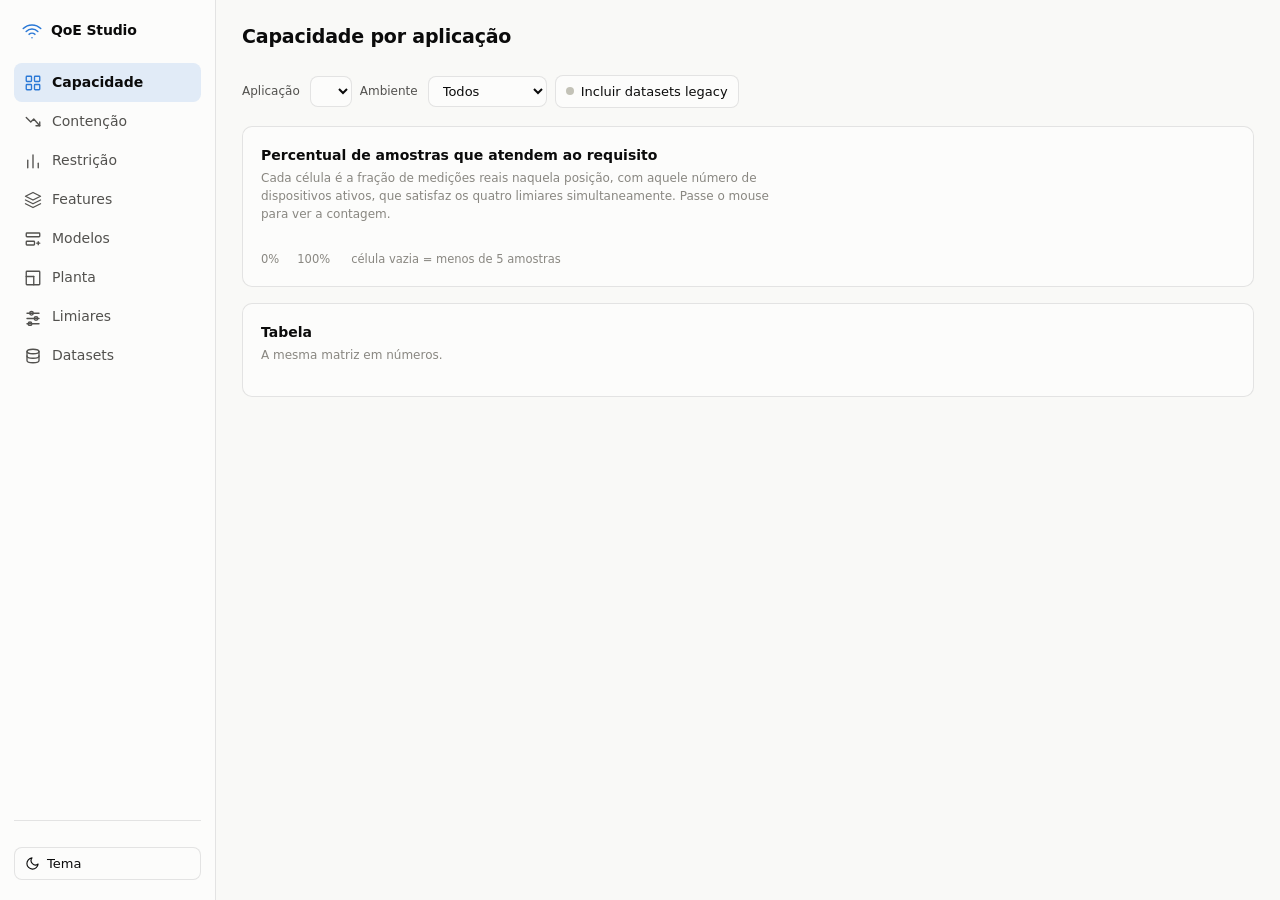
==== src/ml/studio/static/index.html @ 279c393f "Add unit tests for formulas, medium use, core models, and selection - Implement tests for formula an" ====
<!doctype html>
<html lang="pt-BR">
<head>
<script>
/* Tema aplicado antes do primeiro paint: fazer isso no studio.js causaria um
   flash claro antes do escuro. Aceita ?theme=dark para links diretos. */
(function () {
  var p = new URLSearchParams(location.search);
  var t = p.get('theme') || localStorage.getItem('qoe-theme');
  if (t === 'dark' || t === 'light') document.documentElement.setAttribute('data-theme', t);
})();
</script>
<meta charset="utf-8">
<meta name="viewport" content="width=device-width, initial-scale=1">
<title>QoE Studio — Venko</title>
<link rel="stylesheet" href="styles.css?v=9">
</head>
<body>

<svg width="0" height="0" style="position:absolute" aria-hidden="true"><defs>
  <symbol id="i-grid" viewBox="0 0 24 24"><rect x="3" y="3" width="7" height="7" rx="1"/><rect x="14" y="3" width="7" height="7" rx="1"/><rect x="3" y="14" width="7" height="7" rx="1"/><rect x="14" y="14" width="7" height="7" rx="1"/></symbol>
  <symbol id="i-trend" viewBox="0 0 24 24"><polyline points="3 6 9 12 13 8 21 17"/><polyline points="21 12 21 17 16 17"/></symbol>
  <symbol id="i-bars" viewBox="0 0 24 24"><line x1="5" y1="21" x2="5" y2="11"/><line x1="12" y1="21" x2="12" y2="4"/><line x1="19" y1="21" x2="19" y2="15"/></symbol>
  <symbol id="i-plan" viewBox="0 0 24 24"><rect x="3" y="3" width="18" height="18" rx="1"/><line x1="3" y1="10" x2="13" y2="10"/><line x1="13" y1="10" x2="13" y2="21"/></symbol>
  <symbol id="i-sliders" viewBox="0 0 24 24"><line x1="4" y1="7" x2="20" y2="7"/><circle cx="10" cy="7" r="2.4"/><line x1="4" y1="14" x2="20" y2="14"/><circle cx="16" cy="14" r="2.4"/><line x1="4" y1="21" x2="20" y2="21"/><circle cx="8" cy="21" r="2.4"/></symbol>
  <symbol id="i-db" viewBox="0 0 24 24"><ellipse cx="12" cy="6" rx="8" ry="3"/><path d="M4 6v6c0 1.7 3.6 3 8 3s8-1.3 8-3V6"/><path d="M4 12v6c0 1.7 3.6 3 8 3s8-1.3 8-3v-6"/></symbol>
  <symbol id="i-alert" viewBox="0 0 24 24"><path d="M10.3 3.9 1.8 18a2 2 0 0 0 1.7 3h17a2 2 0 0 0 1.7-3L13.7 3.9a2 2 0 0 0-3.4 0z"/><line x1="12" y1="9" x2="12" y2="13"/><line x1="12" y1="17" x2="12.01" y2="17"/></symbol>
  <symbol id="i-check" viewBox="0 0 24 24"><path d="M22 11.1V12a10 10 0 1 1-5.9-9.1"/><polyline points="22 4 12 14.01 9 11.01"/></symbol>
  <symbol id="i-wifi" viewBox="0 0 24 24"><path d="M5 12.5a10 10 0 0 1 14 0"/><path d="M8.5 16a5 5 0 0 1 7 0"/><line x1="12" y1="20" x2="12.01" y2="20"/><path d="M1.5 9a15 15 0 0 1 21 0"/></symbol>
  <symbol id="i-layers" viewBox="0 0 24 24"><polygon points="12 2 2 7 12 12 22 7 12 2"/><polyline points="2 17 12 22 22 17"/><polyline points="2 12 12 17 22 12"/></symbol>
  <symbol id="i-model" viewBox="0 0 24 24"><rect x="3" y="4" width="18" height="5" rx="1"/><rect x="3" y="15" width="11" height="5" rx="1"/><line x1="17" y1="17.5" x2="21" y2="17.5"/><line x1="19" y1="15.5" x2="19" y2="19.5"/></symbol>
  <symbol id="i-moon" viewBox="0 0 24 24"><path d="M21 12.8A9 9 0 1 1 11.2 3a7 7 0 0 0 9.8 9.8z"/></symbol>
</defs></svg>

<aside>
  <div class="brand"><svg class="icon"><use href="#i-wifi"/></svg> QoE Studio</div>
  <nav>
    <button data-view="matrix" aria-current="true"><svg class="icon"><use href="#i-grid"/></svg> Capacidade</button>
    <button data-view="contention"><svg class="icon"><use href="#i-trend"/></svg> Contenção</button>
    <button data-view="constraint"><svg class="icon"><use href="#i-bars"/></svg> Restrição</button>
    <button data-view="features"><svg class="icon"><use href="#i-layers"/></svg> Features</button>
    <button data-view="modelos"><svg class="icon"><use href="#i-model"/></svg> Modelos</button>
    <button data-view="plan"><svg class="icon"><use href="#i-plan"/></svg> Planta</button>
    <button data-view="thresholds"><svg class="icon"><use href="#i-sliders"/></svg> Limiares</button>
    <button data-view="datasets"><svg class="icon"><use href="#i-db"/></svg> Datasets</button>
  </nav>
  <div class="rail-foot">
    <div id="poolSummary"></div>
    <button class="toggle" id="themeBtn" style="margin-top:12px;width:100%">
      <svg class="icon" style="width:15px;height:15px"><use href="#i-moon"/></svg> Tema
    </button>
  </div>
</aside>

<main>
  <header class="page">
    <div>
      <h1 id="viewTitle">Capacidade por aplicação</h1>
      <p class="sub" id="viewSub"></p>
    </div>
  </header>

  <div class="controls">
    <label for="appSel">Aplicação</label>
    <select id="appSel"></select>
    <label for="ambSel">Ambiente</label>
    <select id="ambSel">
      <option value="todos">Todos</option>
      <option value="domestico">Doméstico</option>
      <option value="corporativo">Corporativo</option>
    </select>
    <button class="toggle" id="legacyBtn" aria-pressed="false">
      <span class="dot"></span> Incluir datasets legacy
    </button>
  </div>

  <div id="gates"></div>

  <section id="view-matrix" class="view">
    <div class="card">
      <h2>Percentual de amostras que atendem ao requisito</h2>
      <p class="hint">Cada célula é a fração de medições reais naquela posição, com aquele número
        de dispositivos ativos, que satisfaz os quatro limiares simultaneamente. Passe o mouse para ver a contagem.</p>
      <div id="matrix" class="matrix"></div>
      <div class="legend">
        <span>0%</span><span class="ramp" id="ramp"></span><span>100%</span>
        <span style="margin-left:12px">célula vazia = menos de 5 amostras</span>
      </div>
    </div>
    <div class="card">
      <h2>Tabela</h2>
      <p class="hint">A mesma matriz em números.</p>
      <div id="matrixTable"></div>
    </div>
  </section>

  <section id="view-contention" class="view hide">
    <div class="card">
      <h2>Queda com dispositivos simultâneos</h2>
      <p class="hint">O desenho experimental <code>combo</code> (A/B/C/AB/AC/BC/ABC) mede a mesma posição
        com 1, 2 e 3 clientes competindo. Mediana por posição.</p>
      <div class="controls" style="margin-bottom:12px">
        <label for="metricSel">Métrica</label>
        <select id="metricSel">
          <option value="dn">Download (Mbps)</option>
          <option value="up">Upload (Mbps)</option>
          <option value="lat">Latência (ms)</option>
          <option value="jit">Jitter (ms)</option>
        </select>
      </div>
      <div class="chartwrap"><canvas id="cContention"></canvas><div class="tooltip" id="tContention"></div></div>
      <div class="serieskey" id="kContention"></div>
    </div>
  </section>

  <section id="view-constraint" class="view hide">
    <div class="card">
      <h2>Qual métrica reprova mais</h2>
      <p class="hint">Percentual de amostras que falham em cada um dos quatro limiares, por posição.
        A barra mais alta é o gargalo — é o que adianta corrigir ali.</p>
      <div class="chartwrap"><canvas id="cConstraint"></canvas><div class="tooltip" id="tConstraint"></div></div>
      <div class="serieskey" id="kConstraint"></div>
    </div>
  </section>

  <section id="view-features" class="view hide">
    <div class="controls">
      <label for="fAlvo">Alvo</label>
      <select id="fAlvo">
        <option value="speedtest_down_mbps">Download (Mbps)</option>
        <option value="speedtest_up_mbps">Upload (Mbps)</option>
        <option value="latency_ms">Latência (ms)</option>
        <option value="jitter_ms">Jitter (ms)</option>
      </select>
      <span class="chip" id="fChip"></span>
    </div>
    <div id="fBody"></div>
  </section>

  <section id="view-modelos" class="view hide">
    <div class="controls">
      <label for="mAlvo">Alvo</label>
      <select id="mAlvo">
        <option value="speedtest_down_mbps">Download (Mbps)</option>
        <option value="speedtest_up_mbps">Upload (Mbps)</option>
        <option value="latency_ms">Latência (ms)</option>
        <option value="jitter_ms">Jitter (ms)</option>
      </select>
    </div>
    <div id="mBody"></div>
    <div id="pBody"></div>
  </section>

  <section id="view-plan" class="view hide">
    <div class="card">
      <h2>Pontos medidos</h2>
      <p class="hint">Posições reais de medição, em escala, sem interpolação. Com tão poucos pontos não há
        base para um mapa de calor — os vazios são onde falta coletar, não onde o sinal é ruim.</p>
      <div class="controls">
        <button class="toggle" id="planGirar" aria-pressed="false"><span class="dot"></span> Retrato</button>
        <button class="toggle hide" id="planFoto" aria-pressed="true"><span class="dot"></span> Foto ao fundo</button>
      </div>
      <div id="planAvisos"></div>
      <div id="plans"></div>
    </div>
    <div id="planCal" class="hide"></div>
  </section>

  <section id="view-thresholds" class="view hide">
    <div class="card">
      <h2>Definição de QoE</h2>
      <p class="hint">Limiares de download, upload, latência e jitter por aplicação, explícitos e
        editáveis aqui. Tudo recalcula ao vivo.</p>
      <div class="sliders" id="sliders"></div>
    </div>
  </section>

  <section id="view-datasets" class="view hide">
    <div class="card">
      <h2>Datasets encontrados no repositório</h2>
      <p class="hint">Varredura automática de <code>data/</code>, incluindo zips. Ligue ou desligue cada
        um; tudo abaixo recalcula.</p>
      <div id="dsTable"></div>
    </div>
  </section>
</main>

<script src="graficos.js?v=3"></script>
<script src="features.js?v=5"></script>
<script src="modelos.js?v=9"></script>
<script src="paralelos.js?v=3"></script>
<script src="planta.js?v=3"></script>
<script src="studio.js?v=5"></script>

</body>
</html>
---- src/ml/studio/static/styles.css ----
/* QoE Studio — tokens de cor.
   Claro e escuro sao ambos escolhidos, nao um flip automatico. */
:root {
  color-scheme: light;
  --surface-1: #fcfcfb;
  --plane: #f9f9f7;
  --ink-1: #0b0b0b;
  --ink-2: #52514e;
  --ink-muted: #898781;
  --grid: #e1e0d9;
  --axis: #c3c2b7;
  --border: rgba(11,11,11,0.10);

  --s1: #2a78d6; --s2: #eb6834; --s3: #1baf7a; --s4: #eda100; --s5: #e87ba4;

  --seq-100:#cde2fb; --seq-200:#9ec5f4; --seq-300:#6da7ec; --seq-400:#3987e5;
  --seq-500:#256abf; --seq-600:#184f95; --seq-700:#0d366b;

  --good: #0ca30c; --warning: #fab219; --serious: #ec835a; --critical: #d03b3b;
  --radius: 10px;
}
@media (prefers-color-scheme: dark) {
  :root:not([data-theme="light"]) {
    color-scheme: dark;
    --surface-1: #1a1a19; --plane: #0d0d0d;
    --ink-1: #ffffff; --ink-2: #c3c2b7; --ink-muted: #898781;
    --grid: #2c2c2a; --axis: #383835; --border: rgba(255,255,255,0.10);
    --s1:#3987e5; --s2:#d95926; --s3:#199e70; --s4:#c98500; --s5:#d55181;
  }
}
:root[data-theme="dark"] {
  color-scheme: dark;
  --surface-1: #1a1a19; --plane: #0d0d0d;
  --ink-1: #ffffff; --ink-2: #c3c2b7; --ink-muted: #898781;
  --grid: #2c2c2a; --axis: #383835; --border: rgba(255,255,255,0.10);
  --s1:#3987e5; --s2:#d95926; --s3:#199e70; --s4:#c98500; --s5:#d55181;
}

* { box-sizing: border-box; }
body {
  margin: 0; background: var(--plane); color: var(--ink-1);
  font: 14px/1.5 system-ui, -apple-system, "Segoe UI", sans-serif;
  display: grid; grid-template-columns: 216px 1fr; min-height: 100vh;
}
.icon { width: 18px; height: 18px; stroke: currentColor; fill: none;
        stroke-width: 1.8; stroke-linecap: round; stroke-linejoin: round; flex: none; }

/* ---------- rail ---------- */
aside { background: var(--surface-1); border-right: 1px solid var(--border);
        padding: 20px 14px; display: flex; flex-direction: column; gap: 4px; }
.brand { display: flex; align-items: center; gap: 9px; padding: 0 8px 18px;
         font-weight: 650; letter-spacing: -0.01em; }
.brand .icon { width: 20px; height: 20px; stroke: var(--s1); }
nav button { display: flex; align-items: center; gap: 10px; width: 100%;
  padding: 9px 10px; border: 0; border-radius: 8px; background: transparent;
  color: var(--ink-2); font: inherit; text-align: left; cursor: pointer; }
nav button:hover { background: color-mix(in srgb, var(--s1) 8%, transparent); color: var(--ink-1); }
nav button[aria-current="true"] { background: color-mix(in srgb, var(--s1) 13%, transparent);
  color: var(--ink-1); font-weight: 600; }
nav button[aria-current="true"] .icon { stroke: var(--s1); }
.rail-foot { margin-top: auto; padding-top: 14px; border-top: 1px solid var(--border);
             font-size: 12px; color: var(--ink-muted); }
.rail-foot b { color: var(--ink-2); font-weight: 600; }

/* ---------- main ---------- */
main { padding: 22px 26px 60px; max-width: 1180px; min-width: 0; }
header.page { display: flex; align-items: flex-start; justify-content: space-between;
              gap: 20px; margin-bottom: 6px; }
h1 { font-size: 19px; margin: 0 0 3px; letter-spacing: -0.01em; }
.sub { color: var(--ink-2); font-size: 13px; margin: 0 0 18px; max-width: 68ch; }

.controls { display: flex; gap: 8px; align-items: center; flex-wrap: wrap;
            margin-bottom: 18px; }
.controls label { font-size: 12px; color: var(--ink-2); margin-right: 2px; }
select, .toggle { font: inherit; font-size: 13px; padding: 6px 10px; border-radius: 8px;
  border: 1px solid var(--border); background: var(--surface-1); color: var(--ink-1); cursor: pointer; }
.toggle { display: inline-flex; align-items: center; gap: 7px; }
.toggle[aria-pressed="true"] { border-color: var(--s1);
  background: color-mix(in srgb, var(--s1) 12%, transparent); }
.toggle .dot { width: 8px; height: 8px; border-radius: 50%; background: var(--axis); }
.toggle[aria-pressed="true"] .dot { background: var(--s1); }

.card { background: var(--surface-1); border: 1px solid var(--border);
        border-radius: var(--radius); padding: 18px; margin-bottom: 16px; }
.card h2 { font-size: 14px; margin: 0 0 3px; }
.card .hint { font-size: 12px; color: var(--ink-muted); margin: 0 0 14px; max-width: 70ch; }

/* ---------- gates ---------- */
.gate { display: flex; gap: 11px; padding: 12px 14px; border-radius: 9px;
        border: 1px solid var(--border); margin-bottom: 10px; background: var(--surface-1); }
.gate .icon { width: 17px; height: 17px; margin-top: 1px; }
.gate-title { font-weight: 620; font-size: 13px; margin-bottom: 2px; }
.gate-msg { font-size: 12.5px; color: var(--ink-2); }
.gate ul { margin: 6px 0 0; padding-left: 17px; font-size: 12.5px; color: var(--ink-2); }
.gate.critical { border-left: 3px solid var(--critical); } .gate.critical .icon { stroke: var(--critical); }
.gate.warning  { border-left: 3px solid var(--warning);  } .gate.warning  .icon { stroke: var(--warning); }
.gate.good     { border-left: 3px solid var(--good);     } .gate.good     .icon { stroke: var(--good); }

/* ---------- tables ---------- */
table { border-collapse: collapse; width: 100%; font-size: 13px; }
th, td { text-align: left; padding: 7px 10px; border-bottom: 1px solid var(--grid); }
th { font-size: 11px; text-transform: uppercase; letter-spacing: .05em;
     color: var(--ink-muted); font-weight: 600; }
td.num, th.num { text-align: right; font-variant-numeric: tabular-nums; }
tr:last-child td { border-bottom: 0; }
.tag { display: inline-flex; align-items: center; gap: 5px; font-size: 11px; white-space: nowrap;
  padding: 2px 7px; border-radius: 999px; border: 1px solid var(--border); color: var(--ink-2); }
.tag.legacy { border-color: var(--serious); color: var(--serious); }
.tag.current { border-color: var(--good); color: var(--good); }

/* ---------- matrix ---------- */
.matrix { display: grid; gap: 2px; }
.matrix .cell { padding: 11px 8px; border-radius: 4px; text-align: center;
  font-variant-numeric: tabular-nums; font-size: 13px; font-weight: 600; cursor: default; }
.matrix .rowlab, .matrix .collab { display: flex; align-items: center; font-size: 12px;
  color: var(--ink-2); padding: 0 8px; }
.matrix .collab { justify-content: center; color: var(--ink-muted); font-size: 11px;
  text-transform: uppercase; letter-spacing: .05em; }
.legend { display: flex; align-items: center; gap: 9px; margin-top: 14px;
          font-size: 11.5px; color: var(--ink-muted); }
.legend .ramp { display: flex; }
.legend .ramp i { width: 26px; height: 9px; display: block; }

.chartwrap { position: relative; }
canvas { display: block; width: 100%; }
.tooltip { position: absolute; pointer-events: none; background: var(--surface-1);
  border: 1px solid var(--border); border-radius: 7px; padding: 7px 10px; font-size: 12px;
  box-shadow: 0 6px 20px rgba(0,0,0,.14); opacity: 0; transition: opacity .1s;
  white-space: nowrap; z-index: 5; }
.tooltip b { display: block; margin-bottom: 3px; }
.serieskey { display: flex; gap: 14px; flex-wrap: wrap; margin-top: 12px; font-size: 12px; }
.serieskey span { display: inline-flex; align-items: center; gap: 6px; color: var(--ink-2); }
.serieskey i { width: 11px; height: 11px; border-radius: 3px; display: block; }

.sliders { display: grid; grid-template-columns: 132px 1fr 74px; gap: 11px 14px; align-items: center; }
.sliders label { font-size: 13px; color: var(--ink-2); }
.sliders output { font-variant-numeric: tabular-nums; font-size: 13px; text-align: right; color: var(--ink-1); }
input[type=range] { width: 100%; accent-color: var(--s1); }
.hide { display: none; }

/* Plantas lado a lado: os comodos sao estreitos e altos, entao duas colunas
   aproveitam muito melhor a largura do que um empilhamento. */
#plans { display: grid; grid-template-columns: repeat(auto-fit, minmax(280px, 1fr)); gap: 22px; }

/* ---------- view Features ---------- */
code { font: 12px ui-monospace, SFMono-Regular, Menlo, monospace; }
.chip { font-size: 12px; color: var(--ink-2); border: 1px solid var(--border); border-radius: 999px;
        padding: 3px 10px; background: var(--surface-1); }
.btn, .btn-pri { font: inherit; font-size: 12.5px; padding: 6px 12px; border-radius: 8px; cursor: pointer; }
.btn { border: 1px solid var(--border); background: var(--surface-1); color: var(--ink-1); }
.btn-pri { border: 1px solid var(--s1); background: var(--s1); color: #fff; font-weight: 600; }
.btn-pri:disabled { opacity: .55; cursor: progress; }
.card-head { display: flex; justify-content: space-between; align-items: flex-start; gap: 14px; }
.card-head .status { font-size: 12px; color: var(--ink-muted); margin-top: 6px; }
.frow { display: grid; grid-template-columns: minmax(180px, 1.5fr) .8fr 1fr auto; gap: 10px;
        align-items: center; padding: 7px 0; border-top: 1px solid var(--grid); font-size: 12.5px; }
.bar { display: inline-block; height: 7px; border-radius: 4px; background: var(--seq-300);
       vertical-align: middle; margin-right: 6px; }
tr.dim td { color: var(--ink-muted); }
td.good { color: var(--good); font-weight: 600; }
.tag.leak { border-color: var(--critical); color: var(--critical); }
.tag.ok { border-color: var(--good); color: var(--good); }
.tag.mid { border-color: var(--warning); color: var(--ink-2); }
.tag.lab { color: var(--ink-muted); }
/* Ambiente do local de coleta: doméstico x corporativo. */
.tag.amb-domestico { border-color: var(--s1); color: var(--s1); }
.tag.amb-corporativo { border-color: var(--s3); color: var(--s3); }
.amb-dot { display: inline-block; width: 7px; height: 7px; border-radius: 50%; margin-left: 4px; vertical-align: middle; }
.amb-dot.amb-domestico { background: var(--s1); }
.amb-dot.amb-corporativo { background: var(--s3); }
.stale { opacity: .45; }
details.fold { background: var(--surface-1); border: 1px solid var(--border); border-radius: var(--radius);
               padding: 11px 16px; margin-bottom: 10px; }
details.fold summary { cursor: pointer; font-weight: 600; font-size: 13px; }
details.fold summary span { font-weight: 400; color: var(--ink-2); }
details.fold .inner { margin-top: 10px; font-size: 12.5px; color: var(--ink-2); }

/* ---------- planta ---------- */
#plans.paisagem { grid-template-columns: 1fr; }
.plan-head { display: flex; justify-content: space-between; align-items: center; gap: 12px; margin-bottom: 8px; }
.plan-head h2 { font-size: 13px; margin: 0; }
.plan-head h2 span { color: var(--ink-muted); font-weight: 400; }
.plan-aviso { display: flex; gap: 8px; align-items: center; font-size: 12.5px; color: var(--ink-2);
              padding: 6px 10px; border-left: 3px solid var(--warning); border-radius: 6px; margin-bottom: 8px;
              background: color-mix(in srgb, var(--warning) 8%, transparent); }
.plan-aviso .icon { stroke: var(--warning); width: 15px; height: 15px; }
.cal-grid { display: grid; grid-template-columns: 1fr 1fr; gap: 22px; align-items: start; }
.cal-foto canvas { cursor: crosshair; }
.btn:disabled { opacity: .5; cursor: default; }

/* ---------- view Modelos ---------- */
.minput { font: inherit; font-size: 13px; padding: 6px 10px; border-radius: 8px;
  border: 1px solid var(--border); background: var(--surface-1); color: var(--ink-1); }
.minput:focus-visible, .btn:focus-visible, .btn-pri:focus-visible, select:focus-visible,
.toggle:focus-visible, .mrow input:focus-visible { outline: 2px solid var(--s1); outline-offset: 1px; }
.mhead, .mrow { display: grid; grid-template-columns: 22px minmax(160px, 1.4fr) minmax(0, 1.2fr) 70px 120px;
  gap: 10px; align-items: center; font-size: 12.5px; }
.mhead { font-size: 11px; text-transform: uppercase; letter-spacing: .05em; color: var(--ink-muted);
  padding: 0 0 6px; border-bottom: 1px solid var(--grid); }
.mrow { padding: 5px 0; border-bottom: 1px solid var(--grid); cursor: pointer; }
.mrow.dim { color: var(--ink-muted); cursor: default; }
.mrow code { overflow-wrap: anywhere; }
.mrow .num, .mhead .num { text-align: right; font-variant-numeric: tabular-nums; }
.mrow input { accent-color: var(--s1); }
.kpis { display: flex; gap: 12px; flex-wrap: wrap; margin: 10px 0 12px; }
.kpis div { border: 1px solid var(--border); border-radius: 8px; padding: 8px 12px; min-width: 130px; }
.kpis span { display: block; font-size: 11px; color: var(--ink-muted); text-transform: uppercase; letter-spacing: .05em; }
.kpis b { font-size: 18px; font-variant-numeric: tabular-nums; margin-right: 6px; }
.kpis em { font-style: normal; font-size: 12px; color: var(--ink-2); font-variant-numeric: tabular-nums; }
.kpis em.good, td.good { color: var(--good); font-weight: 600; }
.kpis em.bad, td.bad { color: var(--critical); font-weight: 600; }
.log { font-size: 12.5px; color: var(--ink-2); display: grid; gap: 3px; padding: 8px 12px;
  border: 1px solid var(--border); border-radius: 8px; }
.dois { display: grid; grid-template-columns: repeat(auto-fit, minmax(280px, 1fr)); gap: 18px; }
.dois > div { min-width: 0; overflow-x: auto; }
.linkbtn { font: inherit; background: none; border: 0; padding: 0; cursor: pointer; color: var(--ink-1); text-align: left; }
.linkbtn:focus-visible { outline: 2px solid var(--s1); outline-offset: 2px; }
tr.plinha.aberta td { border-bottom: 0; }
tr.pdet > td { background: color-mix(in srgb, var(--s1) 4%, transparent); padding: 12px; }
.pform { display: grid; grid-template-columns: 110px minmax(0, 1fr); gap: 8px 12px; align-items: center; max-width: 820px; }
.pform label { font-size: 12.5px; color: var(--ink-2); }
.minput.mono { font-family: ui-monospace, SFMono-Regular, Menlo, monospace; font-size: 12.5px; }
ul.crit { list-style: none; padding: 0; margin: 6px 0 10px; font-size: 12.5px; display: grid; gap: 3px; }
ul.crit li.ok { color: var(--good); }
ul.crit li.no { color: var(--critical); }
@media (max-width: 760px) { .pform { grid-template-columns: 1fr; } }
.pend-grid { display: grid; gap: 10px; }
.pend-item { display: flex; gap: 14px; align-items: flex-start; padding: 10px 14px; border: 1px solid var(--border);
  border-radius: 9px; font-size: 13px; }
.pend-item.warning { border-left: 3px solid var(--warning); }
.pend-item.critical { border-left: 3px solid var(--critical); }
.pend-item.good { border-left: 3px solid var(--good); }
.pend-num { font-size: 26px; font-weight: 650; font-variant-numeric: tabular-nums; line-height: 1.1; min-width: 64px; }
.pend-num span { font-size: 13px; font-weight: 400; color: var(--ink-muted); }
.opcoes { display: grid; grid-template-columns: repeat(auto-fit, minmax(210px, 1fr)); gap: 8px; margin-top: 8px; }
.opcao { display: flex; gap: 8px; align-items: flex-start; padding: 8px 10px; border: 1px solid var(--border);
  border-radius: 8px; cursor: pointer; }
.opcao.marcada { border-color: var(--s1); background: color-mix(in srgb, var(--s1) 8%, transparent); }
.opcao input { margin-top: 3px; accent-color: var(--s1); }
.opcao > span { display: grid; gap: 2px; }
table.heat { width: auto; border-collapse: separate; border-spacing: 2px; }
table.heat th, table.heat td { border: 0; padding: 0; }
table.heat th.lin { text-align: left; padding-right: 8px; white-space: nowrap; font-weight: 400; text-transform: none; letter-spacing: 0; }
table.heat th.rot { width: 30px; text-align: center; font-size: 10.5px; }
table.heat td.hm { width: 30px; height: 26px; border-radius: 4px; text-align: center; font-size: 10.5px;
  color: var(--ink-1); font-variant-numeric: tabular-nums; }
@media (max-width: 760px) {
  .mhead, .mrow { grid-template-columns: 22px minmax(0, 1fr) 60px; }
  .mhead > :nth-child(3), .mhead > :nth-child(5), .mrow > :nth-child(3), .mrow > :nth-child(5) { display: none; }
}
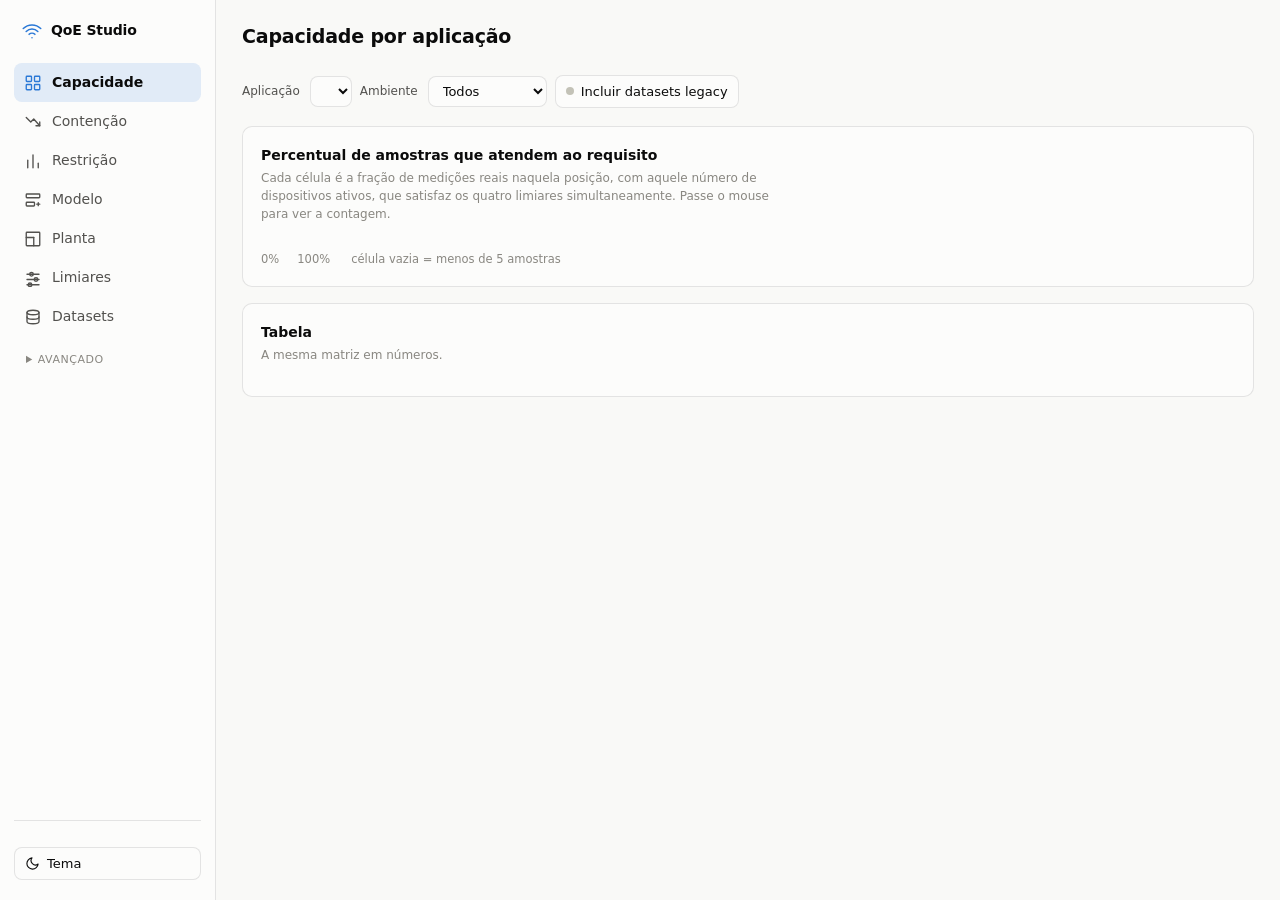
==== commit 7c1f1548: "feat(QoE Studio): assistente de modelo em 4 passos para técnicos de rede Nova view "Modelo" guia Pre" ====
--- a/src/ml/studio/static/index.html
+++ b/src/ml/studio/static/index.html
@@ -13,7 +13,7 @@
 <meta charset="utf-8">
 <meta name="viewport" content="width=device-width, initial-scale=1">
 <title>QoE Studio — Venko</title>
-<link rel="stylesheet" href="styles.css?v=9">
+<link rel="stylesheet" href="styles.css?v=11">
 </head>
 <body>
 
@@ -26,6 +26,7 @@
   <symbol id="i-db" viewBox="0 0 24 24"><ellipse cx="12" cy="6" rx="8" ry="3"/><path d="M4 6v6c0 1.7 3.6 3 8 3s8-1.3 8-3V6"/><path d="M4 12v6c0 1.7 3.6 3 8 3s8-1.3 8-3v-6"/></symbol>
   <symbol id="i-alert" viewBox="0 0 24 24"><path d="M10.3 3.9 1.8 18a2 2 0 0 0 1.7 3h17a2 2 0 0 0 1.7-3L13.7 3.9a2 2 0 0 0-3.4 0z"/><line x1="12" y1="9" x2="12" y2="13"/><line x1="12" y1="17" x2="12.01" y2="17"/></symbol>
   <symbol id="i-check" viewBox="0 0 24 24"><path d="M22 11.1V12a10 10 0 1 1-5.9-9.1"/><polyline points="22 4 12 14.01 9 11.01"/></symbol>
+  <symbol id="i-equal" viewBox="0 0 24 24"><line x1="5" y1="9" x2="19" y2="9"/><line x1="5" y1="15" x2="19" y2="15"/></symbol>
   <symbol id="i-wifi" viewBox="0 0 24 24"><path d="M5 12.5a10 10 0 0 1 14 0"/><path d="M8.5 16a5 5 0 0 1 7 0"/><line x1="12" y1="20" x2="12.01" y2="20"/><path d="M1.5 9a15 15 0 0 1 21 0"/></symbol>
   <symbol id="i-layers" viewBox="0 0 24 24"><polygon points="12 2 2 7 12 12 22 7 12 2"/><polyline points="2 17 12 22 22 17"/><polyline points="2 12 12 17 22 12"/></symbol>
   <symbol id="i-model" viewBox="0 0 24 24"><rect x="3" y="4" width="18" height="5" rx="1"/><rect x="3" y="15" width="11" height="5" rx="1"/><line x1="17" y1="17.5" x2="21" y2="17.5"/><line x1="19" y1="15.5" x2="19" y2="19.5"/></symbol>
@@ -38,11 +39,15 @@
     <button data-view="matrix" aria-current="true"><svg class="icon"><use href="#i-grid"/></svg> Capacidade</button>
     <button data-view="contention"><svg class="icon"><use href="#i-trend"/></svg> Contenção</button>
     <button data-view="constraint"><svg class="icon"><use href="#i-bars"/></svg> Restrição</button>
-    <button data-view="features"><svg class="icon"><use href="#i-layers"/></svg> Features</button>
-    <button data-view="modelos"><svg class="icon"><use href="#i-model"/></svg> Modelos</button>
+    <button data-view="assistente"><svg class="icon"><use href="#i-model"/></svg> Modelo</button>
     <button data-view="plan"><svg class="icon"><use href="#i-plan"/></svg> Planta</button>
     <button data-view="thresholds"><svg class="icon"><use href="#i-sliders"/></svg> Limiares</button>
     <button data-view="datasets"><svg class="icon"><use href="#i-db"/></svg> Datasets</button>
+    <details class="nav-avancado">
+      <summary>Avançado</summary>
+      <button data-view="features"><svg class="icon"><use href="#i-layers"/></svg> Features</button>
+      <button data-view="modelos"><svg class="icon"><use href="#i-model"/></svg> Modelos</button>
+    </details>
   </nav>
   <div class="rail-foot">
     <div id="poolSummary"></div>
@@ -123,6 +128,10 @@
     </div>
   </section>
 
+  <section id="view-assistente" class="view hide">
+    <div id="aBody"></div>
+  </section>
+
   <section id="view-features" class="view hide">
     <div class="controls">
       <label for="fAlvo">Alvo</label>
@@ -185,12 +194,13 @@
   </section>
 </main>
 
-<script src="graficos.js?v=3"></script>
+<script src="graficos.js?v=4"></script>
 <script src="features.js?v=5"></script>
 <script src="modelos.js?v=9"></script>
 <script src="paralelos.js?v=3"></script>
-<script src="planta.js?v=3"></script>
-<script src="studio.js?v=5"></script>
+<script src="planta.js?v=4"></script>
+<script src="assistente.js?v=1"></script>
+<script src="studio.js?v=7"></script>
 
 </body>
 </html>
--- a/src/ml/studio/static/styles.css
+++ b/src/ml/studio/static/styles.css
@@ -71,7 +71,10 @@
 
 .controls { display: flex; gap: 8px; align-items: center; flex-wrap: wrap;
             margin-bottom: 18px; }
-.controls label { font-size: 12px; color: var(--ink-2); margin-right: 2px; }
+.controls label { font-size: 12px; color: var(--ink-2); margin-right: 2px;
+                  display: inline-flex; align-items: center; gap: 6px; }
+.controls input[type=number] { font: inherit; font-size: 13px; padding: 6px 10px; border-radius: 8px;
+  width: 80px; border: 1px solid var(--border); background: var(--surface-1); color: var(--ink-1); }
 select, .toggle { font: inherit; font-size: 13px; padding: 6px 10px; border-radius: 8px;
   border: 1px solid var(--border); background: var(--surface-1); color: var(--ink-1); cursor: pointer; }
 .toggle { display: inline-flex; align-items: center; gap: 7px; }
@@ -192,7 +195,7 @@
 .minput { font: inherit; font-size: 13px; padding: 6px 10px; border-radius: 8px;
   border: 1px solid var(--border); background: var(--surface-1); color: var(--ink-1); }
 .minput:focus-visible, .btn:focus-visible, .btn-pri:focus-visible, select:focus-visible,
-.toggle:focus-visible, .mrow input:focus-visible { outline: 2px solid var(--s1); outline-offset: 1px; }
+.controls input[type=number]:focus-visible, .toggle:focus-visible, .mrow input:focus-visible { outline: 2px solid var(--s1); outline-offset: 1px; }
 .mhead, .mrow { display: grid; grid-template-columns: 22px minmax(160px, 1.4fr) minmax(0, 1.2fr) 70px 120px;
   gap: 10px; align-items: center; font-size: 12.5px; }
 .mhead { font-size: 11px; text-transform: uppercase; letter-spacing: .05em; color: var(--ink-muted);
@@ -248,3 +251,28 @@
   .mhead, .mrow { grid-template-columns: 22px minmax(0, 1fr) 60px; }
   .mhead > :nth-child(3), .mhead > :nth-child(5), .mrow > :nth-child(3), .mrow > :nth-child(5) { display: none; }
 }
+
+/* Assistente (view Modelo) */
+.nav-avancado { margin-top: 8px; }
+.nav-avancado summary { font-size: 11px; text-transform: uppercase; letter-spacing: .05em; color: var(--ink-muted);
+  padding: 8px 12px 4px; cursor: pointer; }
+.passos { display: flex; gap: 6px; align-items: center; flex-wrap: wrap; margin-bottom: 14px; }
+.passo { font: inherit; font-size: 12.5px; display: inline-flex; align-items: center; gap: 7px; padding: 6px 12px;
+  border-radius: 999px; border: 1px solid var(--border); background: var(--surface-1); color: var(--ink-2); cursor: pointer; }
+.passo span { display: inline-grid; place-items: center; width: 18px; height: 18px; border-radius: 50%;
+  background: var(--grid); font-size: 11px; font-weight: 650; }
+.passo[aria-current="step"] { border-color: var(--s1); color: var(--ink-1); font-weight: 600; }
+.passo[aria-current="step"] span { background: var(--s1); color: #fff; }
+.passo:focus-visible { outline: 2px solid var(--s1); outline-offset: 1px; }
+.rodape-passo { display: flex; justify-content: space-between; align-items: center; margin-top: 16px; }
+.grupo { font-size: 11px; text-transform: uppercase; letter-spacing: .05em; color: var(--ink-muted); margin: 14px 0 4px; }
+.receita { border: 1px dashed var(--border); border-radius: 9px; padding: 12px 14px; margin-top: 16px; }
+.veredito { display: flex; gap: 14px; align-items: center; padding: 14px 16px; margin: 14px 0 4px;
+  border: 1px solid var(--border); border-left: 4px solid var(--axis); border-radius: 10px; }
+.veredito .icon { width: 28px; height: 28px; stroke: var(--axis); flex: none; }
+.veredito b { font-size: 20px; }
+.veredito.melhor { border-left-color: var(--good); }
+.veredito.melhor .icon { stroke: var(--good); }
+.veredito.pior { border-left-color: var(--critical); }
+.veredito.pior .icon { stroke: var(--critical); }
+.btn.marcado { border-color: var(--s1); background: color-mix(in srgb, var(--s1) 10%, transparent); }
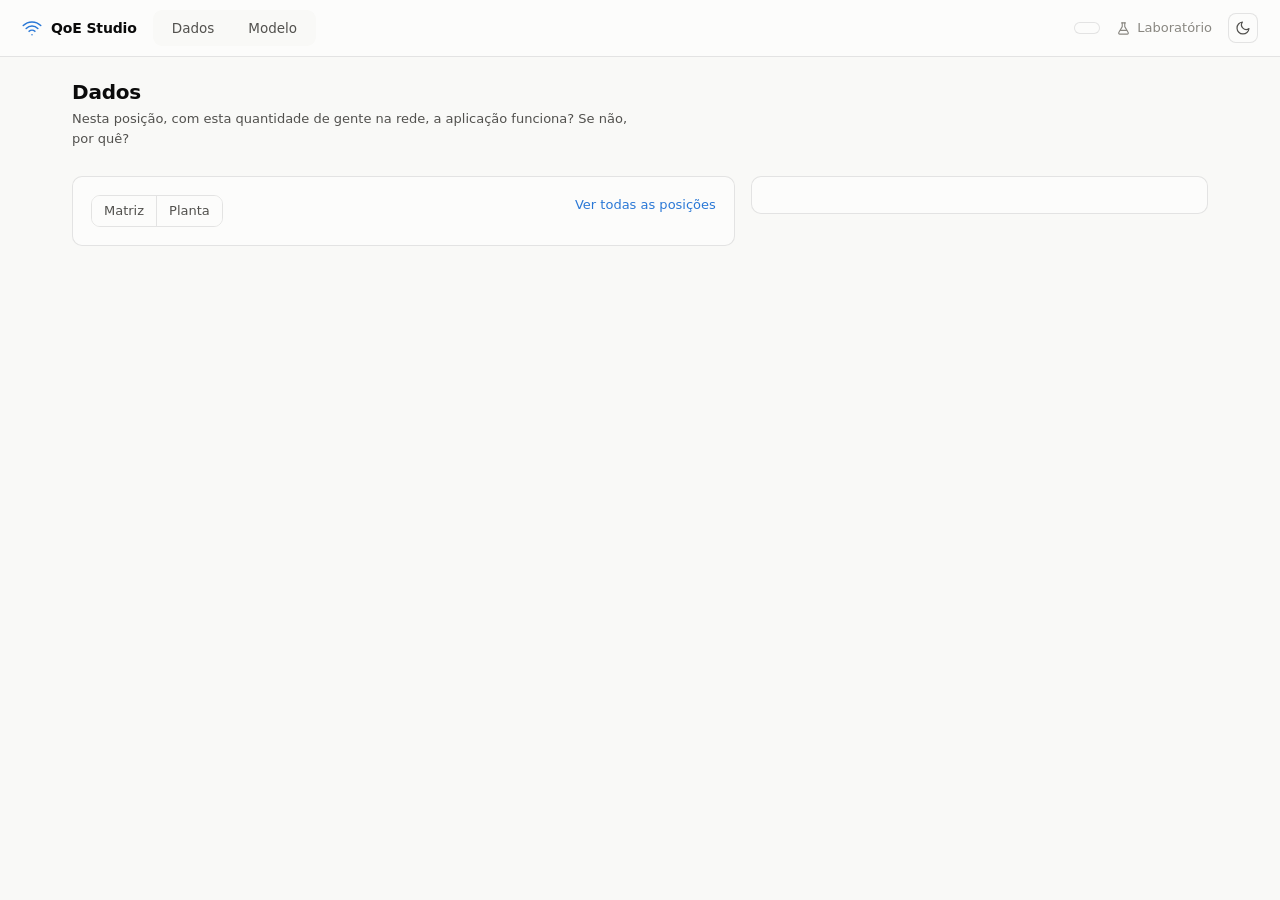
==== commit 0b5e9ce3: "feat: add utility functions for shared page helpers in QoE Studio - Introduced util.js with various " ====
--- a/src/ml/studio/static/index.html
+++ b/src/ml/studio/static/index.html
@@ -13,194 +13,145 @@
 <meta charset="utf-8">
 <meta name="viewport" content="width=device-width, initial-scale=1">
 <title>QoE Studio — Venko</title>
-<link rel="stylesheet" href="styles.css?v=11">
+<link rel="stylesheet" href="styles.css?v=14">
 </head>
 <body>
 
 <svg width="0" height="0" style="position:absolute" aria-hidden="true"><defs>
-  <symbol id="i-grid" viewBox="0 0 24 24"><rect x="3" y="3" width="7" height="7" rx="1"/><rect x="14" y="3" width="7" height="7" rx="1"/><rect x="3" y="14" width="7" height="7" rx="1"/><rect x="14" y="14" width="7" height="7" rx="1"/></symbol>
-  <symbol id="i-trend" viewBox="0 0 24 24"><polyline points="3 6 9 12 13 8 21 17"/><polyline points="21 12 21 17 16 17"/></symbol>
   <symbol id="i-bars" viewBox="0 0 24 24"><line x1="5" y1="21" x2="5" y2="11"/><line x1="12" y1="21" x2="12" y2="4"/><line x1="19" y1="21" x2="19" y2="15"/></symbol>
-  <symbol id="i-plan" viewBox="0 0 24 24"><rect x="3" y="3" width="18" height="18" rx="1"/><line x1="3" y1="10" x2="13" y2="10"/><line x1="13" y1="10" x2="13" y2="21"/></symbol>
-  <symbol id="i-sliders" viewBox="0 0 24 24"><line x1="4" y1="7" x2="20" y2="7"/><circle cx="10" cy="7" r="2.4"/><line x1="4" y1="14" x2="20" y2="14"/><circle cx="16" cy="14" r="2.4"/><line x1="4" y1="21" x2="20" y2="21"/><circle cx="8" cy="21" r="2.4"/></symbol>
   <symbol id="i-db" viewBox="0 0 24 24"><ellipse cx="12" cy="6" rx="8" ry="3"/><path d="M4 6v6c0 1.7 3.6 3 8 3s8-1.3 8-3V6"/><path d="M4 12v6c0 1.7 3.6 3 8 3s8-1.3 8-3v-6"/></symbol>
   <symbol id="i-alert" viewBox="0 0 24 24"><path d="M10.3 3.9 1.8 18a2 2 0 0 0 1.7 3h17a2 2 0 0 0 1.7-3L13.7 3.9a2 2 0 0 0-3.4 0z"/><line x1="12" y1="9" x2="12" y2="13"/><line x1="12" y1="17" x2="12.01" y2="17"/></symbol>
   <symbol id="i-check" viewBox="0 0 24 24"><path d="M22 11.1V12a10 10 0 1 1-5.9-9.1"/><polyline points="22 4 12 14.01 9 11.01"/></symbol>
   <symbol id="i-equal" viewBox="0 0 24 24"><line x1="5" y1="9" x2="19" y2="9"/><line x1="5" y1="15" x2="19" y2="15"/></symbol>
   <symbol id="i-wifi" viewBox="0 0 24 24"><path d="M5 12.5a10 10 0 0 1 14 0"/><path d="M8.5 16a5 5 0 0 1 7 0"/><line x1="12" y1="20" x2="12.01" y2="20"/><path d="M1.5 9a15 15 0 0 1 21 0"/></symbol>
-  <symbol id="i-layers" viewBox="0 0 24 24"><polygon points="12 2 2 7 12 12 22 7 12 2"/><polyline points="2 17 12 22 22 17"/><polyline points="2 12 12 17 22 12"/></symbol>
-  <symbol id="i-model" viewBox="0 0 24 24"><rect x="3" y="4" width="18" height="5" rx="1"/><rect x="3" y="15" width="11" height="5" rx="1"/><line x1="17" y1="17.5" x2="21" y2="17.5"/><line x1="19" y1="15.5" x2="19" y2="19.5"/></symbol>
   <symbol id="i-moon" viewBox="0 0 24 24"><path d="M21 12.8A9 9 0 1 1 11.2 3a7 7 0 0 0 9.8 9.8z"/></symbol>
+  <symbol id="i-x" viewBox="0 0 24 24"><line x1="6" y1="6" x2="18" y2="18"/><line x1="18" y1="6" x2="6" y2="18"/></symbol>
+  <symbol id="i-search" viewBox="0 0 24 24"><circle cx="11" cy="11" r="7"/><line x1="21" y1="21" x2="16.5" y2="16.5"/></symbol>
+  <symbol id="i-plus" viewBox="0 0 24 24"><line x1="12" y1="5" x2="12" y2="19"/><line x1="5" y1="12" x2="19" y2="12"/></symbol>
+  <symbol id="i-more" viewBox="0 0 24 24"><circle cx="5" cy="12" r="1.2"/><circle cx="12" cy="12" r="1.2"/><circle cx="19" cy="12" r="1.2"/></symbol>
+  <symbol id="i-undo" viewBox="0 0 24 24"><polyline points="9 14 4 9 9 4"/><path d="M20 20v-7a4 4 0 0 0-4-4H4"/></symbol>
+  <symbol id="i-flask" viewBox="0 0 24 24"><path d="M9 3h6"/><path d="M10 3v6L4.5 18.5A1.7 1.7 0 0 0 6 21h12a1.7 1.7 0 0 0 1.5-2.5L14 9V3"/><line x1="7" y1="15" x2="17" y2="15"/></symbol>
 </defs></svg>
 
-<aside>
-  <div class="brand"><svg class="icon"><use href="#i-wifi"/></svg> QoE Studio</div>
-  <nav>
-    <button data-view="matrix" aria-current="true"><svg class="icon"><use href="#i-grid"/></svg> Capacidade</button>
-    <button data-view="contention"><svg class="icon"><use href="#i-trend"/></svg> Contenção</button>
-    <button data-view="constraint"><svg class="icon"><use href="#i-bars"/></svg> Restrição</button>
-    <button data-view="assistente"><svg class="icon"><use href="#i-model"/></svg> Modelo</button>
-    <button data-view="plan"><svg class="icon"><use href="#i-plan"/></svg> Planta</button>
-    <button data-view="thresholds"><svg class="icon"><use href="#i-sliders"/></svg> Limiares</button>
-    <button data-view="datasets"><svg class="icon"><use href="#i-db"/></svg> Datasets</button>
-    <details class="nav-avancado">
-      <summary>Avançado</summary>
-      <button data-view="features"><svg class="icon"><use href="#i-layers"/></svg> Features</button>
-      <button data-view="modelos"><svg class="icon"><use href="#i-model"/></svg> Modelos</button>
-    </details>
+<header class="topo">
+  <div class="brand"><svg class="icon" aria-hidden="true"><use href="#i-wifi"/></svg> QoE Studio</div>
+  <nav class="abas" aria-label="Áreas">
+    <a href="#dados" data-area="dados">Dados</a>
+    <a href="#modelo" data-area="modelo">Modelo</a>
   </nav>
-  <div class="rail-foot">
-    <div id="poolSummary"></div>
-    <button class="toggle" id="themeBtn" style="margin-top:12px;width:100%">
-      <svg class="icon" style="width:15px;height:15px"><use href="#i-moon"/></svg> Tema
-    </button>
-  </div>
-</aside>
+  <button class="chip-conjunto" id="chipConjunto" aria-haspopup="dialog" aria-controls="painelConjunto" aria-expanded="false"></button>
+  <a class="link-lab" href="#laboratorio" data-area="laboratorio"><svg class="icon" aria-hidden="true"><use href="#i-flask"/></svg> Laboratório</a>
+  <button class="btn-icone" id="themeBtn" aria-label="Alternar tema claro ou escuro"><svg class="icon" aria-hidden="true"><use href="#i-moon"/></svg></button>
+</header>
 
 <main>
-  <header class="page">
-    <div>
-      <h1 id="viewTitle">Capacidade por aplicação</h1>
-      <p class="sub" id="viewSub"></p>
-    </div>
-  </header>
-
-  <div class="controls">
-    <label for="appSel">Aplicação</label>
-    <select id="appSel"></select>
-    <label for="ambSel">Ambiente</label>
-    <select id="ambSel">
-      <option value="todos">Todos</option>
-      <option value="domestico">Doméstico</option>
-      <option value="corporativo">Corporativo</option>
-    </select>
-    <button class="toggle" id="legacyBtn" aria-pressed="false">
-      <span class="dot"></span> Incluir datasets legacy
-    </button>
-  </div>
-
-  <div id="gates"></div>
-
-  <section id="view-matrix" class="view">
-    <div class="card">
-      <h2>Percentual de amostras que atendem ao requisito</h2>
-      <p class="hint">Cada célula é a fração de medições reais naquela posição, com aquele número
-        de dispositivos ativos, que satisfaz os quatro limiares simultaneamente. Passe o mouse para ver a contagem.</p>
-      <div id="matrix" class="matrix"></div>
-      <div class="legend">
-        <span>0%</span><span class="ramp" id="ramp"></span><span>100%</span>
-        <span style="margin-left:12px">célula vazia = menos de 5 amostras</span>
+  <section id="area-dados" class="area">
+    <div class="area-cab"><div><h1>Dados</h1>
+      <p class="sub">Nesta posição, com esta quantidade de gente na rede, a aplicação funciona? Se não, por quê?</p></div></div>
+    <div id="dVazio" class="vazio hide"><p>Nenhum dataset ativo.</p><button class="btn-pri" data-acao="conjunto">Abrir Conjunto</button></div>
+    <div id="dConteudo">
+      <div class="limiares" id="dLimiares"></div>
+      <div id="dCritico"></div>
+      <div class="dados-grade">
+        <div class="card">
+          <div class="card-head">
+            <div class="seg" role="group" aria-label="Visão"><button data-visao="matriz">Matriz</button><button data-visao="planta">Planta</button></div>
+            <button class="linkbtn link" id="dTodas" data-acao="todas" aria-controls="dTodasCorpo">Ver todas as posições</button>
+          </div>
+          <div id="dMatriz"></div>
+          <div id="dPlanta" class="hide">
+            <p class="hint">Posições reais de medição, em escala, sem interpolação. Os vazios são onde falta coletar,
+              não onde o sinal é ruim. Clique num ponto para ver o detalhe.</p>
+            <div class="controls">
+              <button class="toggle" id="planGirar" aria-pressed="false"><span class="dot"></span> Retrato</button>
+              <button class="toggle hide" id="planFoto" aria-pressed="true"><span class="dot"></span> Foto ao fundo</button>
+            </div>
+            <div id="planAvisos"></div>
+            <div id="plans"></div>
+            <div id="planCal" class="hide"></div>
+          </div>
+        </div>
+        <aside class="card detalhe" id="dDetalhe" aria-live="polite"></aside>
       </div>
-    </div>
-    <div class="card">
-      <h2>Tabela</h2>
-      <p class="hint">A mesma matriz em números.</p>
-      <div id="matrixTable"></div>
+      <div id="dTodasCorpo" class="hide">
+        <div class="card">
+          <h2>Queda com dispositivos simultâneos</h2>
+          <p class="hint">Mediana por posição com 1, 2 e 3 clientes competindo (desenho <code>combo</code>).
+            A linha tracejada é o limiar da aplicação.</p>
+          <div class="controls">
+            <label for="dMetrica">Métrica</label>
+            <select id="dMetrica">
+              <option value="dn">Download (Mbps)</option>
+              <option value="up">Upload (Mbps)</option>
+              <option value="lat">Latência (ms)</option>
+              <option value="jit">Jitter (ms)</option>
+            </select>
+          </div>
+          <div class="chartwrap"><canvas id="cContention"></canvas><div class="tooltip" id="tContention"></div></div>
+          <div class="serieskey" id="kContention"></div>
+        </div>
+        <div class="card">
+          <h2>Qual métrica reprova mais</h2>
+          <p class="hint">Percentual de amostras que falham em cada limiar, por posição. A barra mais alta é o gargalo.</p>
+          <div class="chartwrap"><canvas id="cConstraint"></canvas><div class="tooltip" id="tConstraint"></div></div>
+          <div class="serieskey" id="kConstraint"></div>
+        </div>
+      </div>
     </div>
   </section>
 
-  <section id="view-contention" class="view hide">
-    <div class="card">
-      <h2>Queda com dispositivos simultâneos</h2>
-      <p class="hint">O desenho experimental <code>combo</code> (A/B/C/AB/AC/BC/ABC) mede a mesma posição
-        com 1, 2 e 3 clientes competindo. Mediana por posição.</p>
-      <div class="controls" style="margin-bottom:12px">
-        <label for="metricSel">Métrica</label>
-        <select id="metricSel">
-          <option value="dn">Download (Mbps)</option>
-          <option value="up">Upload (Mbps)</option>
-          <option value="lat">Latência (ms)</option>
-          <option value="jit">Jitter (ms)</option>
+  <section id="area-modelo" class="area hide">
+    <div class="area-cab">
+      <div><h1>Modelo</h1>
+        <p class="sub">Escolha uma versão, mexa nas features e veja na hora se o rascunho melhora contra a versão ativa.</p></div>
+      <div class="seg" role="group" aria-label="O que o modelo prevê" id="mAlvos"></div>
+    </div>
+    <div id="mCorpo"></div>
+    <div class="dock hide" id="mDock" aria-label="Rascunho"></div>
+  </section>
+
+  <section id="area-laboratorio" class="area hide">
+    <div class="area-cab">
+      <div><h1>Laboratório</h1>
+        <p class="sub">Análises de apoio: teto de desempenho, desenho automático, paralelos e derivadas. Mudam pouco no dia a dia.</p></div>
+      <div class="controls" style="margin:0">
+        <label for="labAlvo">Alvo</label>
+        <select id="labAlvo">
+          <option value="speedtest_down_mbps">Download (Mbps)</option>
+          <option value="speedtest_up_mbps">Upload (Mbps)</option>
+          <option value="latency_ms">Latência (ms)</option>
+          <option value="jitter_ms">Jitter (ms)</option>
         </select>
       </div>
-      <div class="chartwrap"><canvas id="cContention"></canvas><div class="tooltip" id="tContention"></div></div>
-      <div class="serieskey" id="kContention"></div>
     </div>
-  </section>
-
-  <section id="view-constraint" class="view hide">
-    <div class="card">
-      <h2>Qual métrica reprova mais</h2>
-      <p class="hint">Percentual de amostras que falham em cada um dos quatro limiares, por posição.
-        A barra mais alta é o gargalo — é o que adianta corrigir ali.</p>
-      <div class="chartwrap"><canvas id="cConstraint"></canvas><div class="tooltip" id="tConstraint"></div></div>
-      <div class="serieskey" id="kConstraint"></div>
-    </div>
-  </section>
-
-  <section id="view-assistente" class="view hide">
-    <div id="aBody"></div>
-  </section>
-
-  <section id="view-features" class="view hide">
-    <div class="controls">
-      <label for="fAlvo">Alvo</label>
-      <select id="fAlvo">
-        <option value="speedtest_down_mbps">Download (Mbps)</option>
-        <option value="speedtest_up_mbps">Upload (Mbps)</option>
-        <option value="latency_ms">Latência (ms)</option>
-        <option value="jitter_ms">Jitter (ms)</option>
-      </select>
-      <span class="chip" id="fChip"></span>
-    </div>
+    <p><span class="chip" id="fChip"></span></p>
     <div id="fBody"></div>
-  </section>
-
-  <section id="view-modelos" class="view hide">
-    <div class="controls">
-      <label for="mAlvo">Alvo</label>
-      <select id="mAlvo">
-        <option value="speedtest_down_mbps">Download (Mbps)</option>
-        <option value="speedtest_up_mbps">Upload (Mbps)</option>
-        <option value="latency_ms">Latência (ms)</option>
-        <option value="jitter_ms">Jitter (ms)</option>
-      </select>
-    </div>
-    <div id="mBody"></div>
+    <div id="lDesenho"></div>
     <div id="pBody"></div>
-  </section>
-
-  <section id="view-plan" class="view hide">
-    <div class="card">
-      <h2>Pontos medidos</h2>
-      <p class="hint">Posições reais de medição, em escala, sem interpolação. Com tão poucos pontos não há
-        base para um mapa de calor — os vazios são onde falta coletar, não onde o sinal é ruim.</p>
-      <div class="controls">
-        <button class="toggle" id="planGirar" aria-pressed="false"><span class="dot"></span> Retrato</button>
-        <button class="toggle hide" id="planFoto" aria-pressed="true"><span class="dot"></span> Foto ao fundo</button>
-      </div>
-      <div id="planAvisos"></div>
-      <div id="plans"></div>
-    </div>
-    <div id="planCal" class="hide"></div>
-  </section>
-
-  <section id="view-thresholds" class="view hide">
-    <div class="card">
-      <h2>Definição de QoE</h2>
-      <p class="hint">Limiares de download, upload, latência e jitter por aplicação, explícitos e
-        editáveis aqui. Tudo recalcula ao vivo.</p>
-      <div class="sliders" id="sliders"></div>
-    </div>
-  </section>
-
-  <section id="view-datasets" class="view hide">
-    <div class="card">
-      <h2>Datasets encontrados no repositório</h2>
-      <p class="hint">Varredura automática de <code>data/</code>, incluindo zips. Ligue ou desligue cada
-        um; tudo abaixo recalcula.</p>
-      <div id="dsTable"></div>
-    </div>
   </section>
 </main>
 
-<script src="graficos.js?v=4"></script>
-<script src="features.js?v=5"></script>
-<script src="modelos.js?v=9"></script>
-<script src="paralelos.js?v=3"></script>
-<script src="planta.js?v=4"></script>
-<script src="assistente.js?v=1"></script>
-<script src="studio.js?v=7"></script>
+<div class="veu hide" id="veuConjunto"></div>
+<aside class="painel hide" id="painelConjunto" role="dialog" aria-modal="true" aria-labelledby="painelTitulo">
+  <div class="painel-cab">
+    <h2 id="painelTitulo">Conjunto ativo</h2>
+    <button class="btn-icone" data-acao="fechar" aria-label="Fechar o painel"><svg class="icon" aria-hidden="true"><use href="#i-x"/></svg></button>
+  </div>
+  <div id="painelCorpo"></div>
+</aside>
+
+<script src="graficos.js?v=6"></script>
+<script src="logica.js?v=2"></script>
+<script src="util.js?v=1"></script>
+<script src="features.js?v=7"></script>
+<script src="paralelos.js?v=4"></script>
+<script src="planta.js?v=5"></script>
+<script src="desenho.js?v=1"></script>
+<script src="conjunto.js?v=1"></script>
+<script src="dados.js?v=1"></script>
+<script src="modelo.js?v=1"></script>
+<script src="laboratorio.js?v=1"></script>
+<script src="studio.js?v=10"></script>
 
 </body>
 </html>
--- a/src/ml/studio/static/styles.css
+++ b/src/ml/studio/static/styles.css
@@ -39,35 +39,75 @@
 * { box-sizing: border-box; }
 body {
   margin: 0; background: var(--plane); color: var(--ink-1);
-  font: 14px/1.5 system-ui, -apple-system, "Segoe UI", sans-serif;
-  display: grid; grid-template-columns: 216px 1fr; min-height: 100vh;
+  font: 14px/1.5 system-ui, -apple-system, "Segoe UI", sans-serif; min-height: 100vh;
 }
 .icon { width: 18px; height: 18px; stroke: currentColor; fill: none;
         stroke-width: 1.8; stroke-linecap: round; stroke-linejoin: round; flex: none; }
 
-/* ---------- rail ---------- */
-aside { background: var(--surface-1); border-right: 1px solid var(--border);
-        padding: 20px 14px; display: flex; flex-direction: column; gap: 4px; }
-.brand { display: flex; align-items: center; gap: 9px; padding: 0 8px 18px;
-         font-weight: 650; letter-spacing: -0.01em; }
+/* ---------- barra do topo ---------- */
+.topo { position: sticky; top: 0; z-index: 20; display: flex; align-items: center; gap: 16px;
+  padding: 10px 22px; background: var(--surface-1); border-bottom: 1px solid var(--border); }
+.brand { display: flex; align-items: center; gap: 9px; font-weight: 650; letter-spacing: -0.01em; }
 .brand .icon { width: 20px; height: 20px; stroke: var(--s1); }
-nav button { display: flex; align-items: center; gap: 10px; width: 100%;
-  padding: 9px 10px; border: 0; border-radius: 8px; background: transparent;
-  color: var(--ink-2); font: inherit; text-align: left; cursor: pointer; }
-nav button:hover { background: color-mix(in srgb, var(--s1) 8%, transparent); color: var(--ink-1); }
-nav button[aria-current="true"] { background: color-mix(in srgb, var(--s1) 13%, transparent);
-  color: var(--ink-1); font-weight: 600; }
-nav button[aria-current="true"] .icon { stroke: var(--s1); }
-.rail-foot { margin-top: auto; padding-top: 14px; border-top: 1px solid var(--border);
-             font-size: 12px; color: var(--ink-muted); }
-.rail-foot b { color: var(--ink-2); font-weight: 600; }
-
-/* ---------- main ---------- */
-main { padding: 22px 26px 60px; max-width: 1180px; min-width: 0; }
-header.page { display: flex; align-items: flex-start; justify-content: space-between;
-              gap: 20px; margin-bottom: 6px; }
-h1 { font-size: 19px; margin: 0 0 3px; letter-spacing: -0.01em; }
+.abas { display: flex; gap: 2px; padding: 3px; border-radius: 9px; background: var(--plane); }
+.abas a { padding: 5px 16px; border-radius: 7px; color: var(--ink-2); text-decoration: none; font-size: 13.5px; }
+.abas a:hover { color: var(--ink-1); }
+.abas a[aria-current="true"] { background: var(--surface-1); color: var(--ink-1); font-weight: 600;
+  box-shadow: 0 1px 2px rgba(0,0,0,.08); }
+.chip-conjunto { margin-left: auto; display: inline-flex; align-items: center; gap: 8px; font: inherit;
+  font-size: 13px; padding: 5px 12px; border-radius: 999px; border: 1px solid var(--border);
+  background: var(--surface-1); color: var(--ink-2); cursor: pointer; }
+.chip-conjunto b { color: var(--ink-1); }
+.chip-conjunto .icon { width: 16px; height: 16px; }
+.badge { min-width: 20px; padding: 0 7px; border-radius: 999px; background: var(--warning); color: #0b0b0b;
+  font-size: 11.5px; font-weight: 650; text-align: center; }
+.badge.critico { background: var(--critical); color: #fff; }
+.link-lab { display: inline-flex; align-items: center; gap: 6px; font-size: 13px; color: var(--ink-muted); text-decoration: none; }
+.link-lab .icon { width: 15px; height: 15px; }
+.link-lab:hover, .link-lab[aria-current="true"] { color: var(--ink-1); }
+.btn-icone { display: inline-grid; place-items: center; width: 30px; height: 30px; padding: 0; flex: none;
+  border-radius: 8px; border: 1px solid var(--border); background: var(--surface-1); color: var(--ink-2); cursor: pointer; }
+.btn-icone .icon { width: 16px; height: 16px; }
+.abas a:focus-visible, .chip-conjunto:focus-visible, .link-lab:focus-visible, .btn-icone:focus-visible {
+  outline: 2px solid var(--s1); outline-offset: 2px; }
+@media (max-width: 700px) {
+  .topo { flex-wrap: wrap; padding: 10px 16px; gap: 10px; }
+  .chip-conjunto { order: 5; margin-left: 0; width: 100%; justify-content: center; }
+}
+
+/* ---------- áreas ---------- */
+main { padding: 20px 22px 110px; max-width: 1180px; margin: 0 auto; min-width: 0; }
+.area-cab { display: flex; justify-content: space-between; align-items: flex-end; gap: 16px; flex-wrap: wrap;
+  margin-bottom: 14px; }
+.area-cab h1 { margin: 0 0 2px; }
+.area-cab .sub { margin: 0; }
+h1 { font-size: 20px; margin: 0 0 3px; letter-spacing: -0.01em; }
 .sub { color: var(--ink-2); font-size: 13px; margin: 0 0 18px; max-width: 68ch; }
+.vazio { text-align: center; padding: 50px 16px; color: var(--ink-2); }
+@media (max-width: 700px) { main { padding: 16px 16px 130px; } }
+
+/* ---------- painel Conjunto ---------- */
+.veu { position: fixed; inset: 0; z-index: 30; background: rgba(0,0,0,.28); }
+.painel { position: fixed; top: 0; right: 0; bottom: 0; z-index: 31; width: min(460px, 100%); overflow-y: auto;
+  background: var(--surface-1); border-left: 1px solid var(--border); box-shadow: -12px 0 32px rgba(0,0,0,.18);
+  padding: 16px 18px 40px; }
+.painel-cab { display: flex; justify-content: space-between; align-items: center; margin-bottom: 4px; }
+.painel-cab h2 { font-size: 16px; margin: 0; }
+.painel .resumo { font-size: 12.5px; color: var(--ink-2); margin: 0 0 6px; }
+.painel h3 { font-size: 11px; text-transform: uppercase; letter-spacing: .06em; color: var(--ink-muted);
+  margin: 18px 0 8px; font-weight: 600; }
+.seg { display: inline-flex; border: 1px solid var(--border); border-radius: 9px; overflow: hidden; }
+.seg button { font: inherit; font-size: 13px; padding: 5px 12px; border: 0; border-right: 1px solid var(--border);
+  background: var(--surface-1); color: var(--ink-2); cursor: pointer; }
+.seg button:last-child { border-right: 0; }
+.seg button[aria-pressed="true"] { background: var(--s1); color: #fff; }
+.seg button:focus-visible { outline: 2px solid var(--s1); outline-offset: -2px; }
+.ds { display: grid; grid-template-columns: 22px minmax(0, 1fr) auto; gap: 2px 8px; align-items: start;
+  padding: 7px 0; border-bottom: 1px solid var(--grid); font-size: 12.5px; cursor: pointer; }
+.ds code { overflow-wrap: anywhere; }
+.ds > .gate-msg:last-child { grid-column: 2 / -1; }
+.ds input { margin-top: 3px; accent-color: var(--s1); }
+.aviso-acao { margin-top: 6px; }
 
 .controls { display: flex; gap: 8px; align-items: center; flex-wrap: wrap;
             margin-bottom: 18px; }
@@ -111,14 +151,6 @@
 .tag.legacy { border-color: var(--serious); color: var(--serious); }
 .tag.current { border-color: var(--good); color: var(--good); }
 
-/* ---------- matrix ---------- */
-.matrix { display: grid; gap: 2px; }
-.matrix .cell { padding: 11px 8px; border-radius: 4px; text-align: center;
-  font-variant-numeric: tabular-nums; font-size: 13px; font-weight: 600; cursor: default; }
-.matrix .rowlab, .matrix .collab { display: flex; align-items: center; font-size: 12px;
-  color: var(--ink-2); padding: 0 8px; }
-.matrix .collab { justify-content: center; color: var(--ink-muted); font-size: 11px;
-  text-transform: uppercase; letter-spacing: .05em; }
 .legend { display: flex; align-items: center; gap: 9px; margin-top: 14px;
           font-size: 11.5px; color: var(--ink-muted); }
 .legend .ramp { display: flex; }
@@ -135,11 +167,8 @@
 .serieskey span { display: inline-flex; align-items: center; gap: 6px; color: var(--ink-2); }
 .serieskey i { width: 11px; height: 11px; border-radius: 3px; display: block; }
 
-.sliders { display: grid; grid-template-columns: 132px 1fr 74px; gap: 11px 14px; align-items: center; }
-.sliders label { font-size: 13px; color: var(--ink-2); }
-.sliders output { font-variant-numeric: tabular-nums; font-size: 13px; text-align: right; color: var(--ink-1); }
 input[type=range] { width: 100%; accent-color: var(--s1); }
-.hide { display: none; }
+.hide { display: none !important; }
 
 /* Plantas lado a lado: os comodos sao estreitos e altos, entao duas colunas
    aproveitam muito melhor a largura do que um empilhamento. */
@@ -195,16 +224,7 @@
 .minput { font: inherit; font-size: 13px; padding: 6px 10px; border-radius: 8px;
   border: 1px solid var(--border); background: var(--surface-1); color: var(--ink-1); }
 .minput:focus-visible, .btn:focus-visible, .btn-pri:focus-visible, select:focus-visible,
-.controls input[type=number]:focus-visible, .toggle:focus-visible, .mrow input:focus-visible { outline: 2px solid var(--s1); outline-offset: 1px; }
-.mhead, .mrow { display: grid; grid-template-columns: 22px minmax(160px, 1.4fr) minmax(0, 1.2fr) 70px 120px;
-  gap: 10px; align-items: center; font-size: 12.5px; }
-.mhead { font-size: 11px; text-transform: uppercase; letter-spacing: .05em; color: var(--ink-muted);
-  padding: 0 0 6px; border-bottom: 1px solid var(--grid); }
-.mrow { padding: 5px 0; border-bottom: 1px solid var(--grid); cursor: pointer; }
-.mrow.dim { color: var(--ink-muted); cursor: default; }
-.mrow code { overflow-wrap: anywhere; }
-.mrow .num, .mhead .num { text-align: right; font-variant-numeric: tabular-nums; }
-.mrow input { accent-color: var(--s1); }
+.controls input[type=number]:focus-visible, .toggle:focus-visible { outline: 2px solid var(--s1); outline-offset: 1px; }
 .kpis { display: flex; gap: 12px; flex-wrap: wrap; margin: 10px 0 12px; }
 .kpis div { border: 1px solid var(--border); border-radius: 8px; padding: 8px 12px; min-width: 130px; }
 .kpis span { display: block; font-size: 11px; color: var(--ink-muted); text-transform: uppercase; letter-spacing: .05em; }
@@ -247,24 +267,7 @@
 table.heat th.rot { width: 30px; text-align: center; font-size: 10.5px; }
 table.heat td.hm { width: 30px; height: 26px; border-radius: 4px; text-align: center; font-size: 10.5px;
   color: var(--ink-1); font-variant-numeric: tabular-nums; }
-@media (max-width: 760px) {
-  .mhead, .mrow { grid-template-columns: 22px minmax(0, 1fr) 60px; }
-  .mhead > :nth-child(3), .mhead > :nth-child(5), .mrow > :nth-child(3), .mrow > :nth-child(5) { display: none; }
-}
-
-/* Assistente (view Modelo) */
-.nav-avancado { margin-top: 8px; }
-.nav-avancado summary { font-size: 11px; text-transform: uppercase; letter-spacing: .05em; color: var(--ink-muted);
-  padding: 8px 12px 4px; cursor: pointer; }
-.passos { display: flex; gap: 6px; align-items: center; flex-wrap: wrap; margin-bottom: 14px; }
-.passo { font: inherit; font-size: 12.5px; display: inline-flex; align-items: center; gap: 7px; padding: 6px 12px;
-  border-radius: 999px; border: 1px solid var(--border); background: var(--surface-1); color: var(--ink-2); cursor: pointer; }
-.passo span { display: inline-grid; place-items: center; width: 18px; height: 18px; border-radius: 50%;
-  background: var(--grid); font-size: 11px; font-weight: 650; }
-.passo[aria-current="step"] { border-color: var(--s1); color: var(--ink-1); font-weight: 600; }
-.passo[aria-current="step"] span { background: var(--s1); color: #fff; }
-.passo:focus-visible { outline: 2px solid var(--s1); outline-offset: 1px; }
-.rodape-passo { display: flex; justify-content: space-between; align-items: center; margin-top: 16px; }
+
 .grupo { font-size: 11px; text-transform: uppercase; letter-spacing: .05em; color: var(--ink-muted); margin: 14px 0 4px; }
 .receita { border: 1px dashed var(--border); border-radius: 9px; padding: 12px 14px; margin-top: 16px; }
 .veredito { display: flex; gap: 14px; align-items: center; padding: 14px 16px; margin: 14px 0 4px;
@@ -276,3 +279,169 @@
 .veredito.pior { border-left-color: var(--critical); }
 .veredito.pior .icon { stroke: var(--critical); }
 .btn.marcado { border-color: var(--s1); background: color-mix(in srgb, var(--s1) 10%, transparent); }
+
+/* ---------- área Dados ---------- */
+.limiares { display: flex; flex-wrap: wrap; align-items: center; gap: 8px; margin-bottom: 14px; }
+.limiares > label { font-size: 12px; color: var(--ink-2); }
+.lim { position: relative; }
+.chip-lim { font: inherit; font-size: 12.5px; padding: 5px 11px; border-radius: 999px; border: 1px solid var(--border);
+  background: var(--surface-1); color: var(--ink-2); cursor: pointer; }
+.chip-lim b { color: var(--ink-1); font-variant-numeric: tabular-nums; }
+.chip-lim[aria-expanded="true"] { border-color: var(--s1); }
+.chip-lim:focus-visible { outline: 2px solid var(--s1); outline-offset: 1px; }
+.pop { position: absolute; top: calc(100% + 6px); left: 0; z-index: 15; width: 260px; display: grid;
+  grid-template-columns: 1fr auto; gap: 6px 10px; align-items: center; padding: 12px; border-radius: 10px;
+  border: 1px solid var(--border); background: var(--surface-1); box-shadow: 0 8px 24px rgba(0,0,0,.14); }
+.pop label { grid-column: 1 / -1; font-size: 12px; color: var(--ink-2); }
+.pop output { font-size: 13px; font-variant-numeric: tabular-nums; }
+.link { color: var(--s1); font-size: 13px; }
+.card-head .link { white-space: nowrap; }
+.dados-grade { display: grid; grid-template-columns: minmax(0, 1.45fr) minmax(0, 1fr); gap: 16px; align-items: start; }
+@media (max-width: 900px) { .dados-grade { grid-template-columns: 1fr; } }
+.mtx-cab, .mtx-lin { display: grid; grid-template-columns: minmax(110px, 1.3fr) repeat(3, minmax(0, 1fr));
+  gap: 3px; align-items: center; }
+.mtx-cab { font-size: 11px; text-transform: uppercase; letter-spacing: .05em; color: var(--ink-muted); padding: 10px 2px 2px; }
+.mtx-cab span:not(:first-child) { text-align: center; }
+.mtx-predio { display: flex; align-items: center; gap: 8px; font-size: 12px; font-weight: 600; color: var(--ink-2);
+  margin: 12px 0 4px; }
+.mtx-lin { width: 100%; padding: 2px; margin: 0; border: 1px solid transparent; border-radius: 7px; background: none;
+  font: inherit; color: inherit; text-align: left; cursor: pointer; }
+.mtx-lin:hover { border-color: var(--border); }
+.mtx-lin.sel { border-color: var(--s1); background: color-mix(in srgb, var(--s1) 6%, transparent); }
+.mtx-lin:focus-visible { outline: 2px solid var(--s1); outline-offset: 1px; }
+.mtx-rot { font-size: 12.5px; color: var(--ink-1); padding-left: 6px; overflow-wrap: anywhere; }
+.cel { padding: 9px 4px; border-radius: 4px; text-align: center; font-size: 13px; font-weight: 600;
+  font-variant-numeric: tabular-nums; }
+.cel.vazia { background: var(--grid); color: var(--ink-muted); font-weight: 400; }
+.nota-sem { margin-top: 10px; }
+.detalhe { position: sticky; top: 70px; }
+.detalhe h2 { font-size: 16px; margin: 0; }
+.det-cab { display: flex; justify-content: space-between; gap: 10px; align-items: flex-start; }
+.gargalo { margin: 14px 0 6px; padding: 10px 12px; border-radius: 9px; border-left: 3px solid var(--critical);
+  background: color-mix(in srgb, var(--critical) 7%, transparent); }
+.gargalo.ok { border-left-color: var(--good); background: color-mix(in srgb, var(--good) 7%, transparent); }
+.gargalo .label { display: block; font-size: 11px; text-transform: uppercase; letter-spacing: .05em; color: var(--ink-muted); }
+.gargalo p { margin: 2px 0 0; font-size: 13.5px; }
+.minis { display: grid; grid-template-columns: 1fr 1fr; gap: 10px; }
+.mini-tit { font-size: 12px; color: var(--ink-2); }
+.mini-tit span { color: var(--ink-muted); }
+.hbar { display: grid; grid-template-columns: 70px 1fr 44px; gap: 8px; align-items: center; font-size: 12.5px; padding: 3px 0; }
+.hbar .trilho { height: 8px; border-radius: 4px; background: var(--grid); overflow: hidden; }
+.hbar .trilho i { display: block; height: 100%; background: var(--critical); border-radius: 4px; }
+.hbar .num { text-align: right; font-variant-numeric: tabular-nums; }
+.pior-pos { display: flex; justify-content: space-between; gap: 10px; width: 100%; padding: 8px 10px; margin-bottom: 6px;
+  border: 1px solid var(--border); border-radius: 8px; background: var(--surface-1); font: inherit; font-size: 13px;
+  color: var(--ink-1); text-align: left; cursor: pointer; }
+.pior-pos:hover { border-color: var(--s1); }
+.pior-pos:focus-visible { outline: 2px solid var(--s1); outline-offset: 1px; }
+#dTodasCorpo { margin-top: 16px; }
+/* ---------- área Modelo ---------- */
+.secao { margin-bottom: 22px; }
+.secao-cab { display: flex; align-items: center; gap: 10px; flex-wrap: wrap; margin-bottom: 10px; }
+.secao-cab h2 { font-size: 12px; text-transform: uppercase; letter-spacing: .06em; color: var(--ink-muted); margin: 0; font-weight: 600; }
+.secao-cab h2 code { text-transform: none; letter-spacing: 0; color: var(--ink-1); font-size: 12.5px; }
+.secao-cab > .link { margin-left: auto; display: inline-flex; align-items: center; gap: 6px; }
+.secao-cab .link .icon { width: 15px; height: 15px; }
+.vers { display: grid; grid-template-columns: repeat(auto-fill, minmax(190px, 1fr)); gap: 10px; }
+.ver { position: relative; }
+.ver-corpo { display: grid; gap: 4px; width: 100%; height: 100%; padding: 12px; border-radius: 12px; border: 1px solid var(--border);
+  background: var(--surface-1); font: inherit; color: inherit; text-align: left; cursor: pointer; }
+.ver-corpo:hover { border-color: var(--s1); }
+.ver-corpo:focus-visible { outline: 2px solid var(--s1); outline-offset: 2px; }
+.ver.base .ver-corpo { border: 2px solid var(--s1); padding: 11px; }
+.ver-nome { display: flex; align-items: center; gap: 6px; flex-wrap: wrap; padding-right: 30px; }
+.ver-nome code { font-size: 13px; font-weight: 650; }
+.ver-num { font-size: 22px; font-weight: 650; letter-spacing: -.02em; font-variant-numeric: tabular-nums; }
+.ver-num small { font-size: 12px; font-weight: 400; color: var(--ink-muted); }
+.ver-barra { height: 5px; border-radius: 3px; background: var(--grid); overflow: hidden; }
+.ver-barra i { display: block; height: 100%; background: var(--s1); }
+.ver-selos { display: flex; flex-wrap: wrap; gap: 4px; margin-top: 4px; }
+.tag.ativa { background: var(--ink-1); border-color: var(--ink-1); color: var(--surface-1); }
+.tag.editando { border-color: var(--s1); color: var(--s1); }
+.ver-menu { position: absolute; top: 8px; right: 8px; width: 26px; height: 26px; }
+.menu { position: absolute; top: 38px; right: 8px; z-index: 12; min-width: 150px; padding: 4px; border-radius: 9px;
+  border: 1px solid var(--border); background: var(--surface-1); box-shadow: 0 8px 24px rgba(0,0,0,.14); }
+.menu button { display: block; width: 100%; padding: 7px 10px; border: 0; border-radius: 6px; background: none; font: inherit;
+  font-size: 13px; color: var(--ink-1); text-align: left; cursor: pointer; }
+.menu button:hover, .menu button:focus-visible { background: color-mix(in srgb, var(--s1) 10%, transparent); outline: none; }
+.ed { display: grid; grid-template-columns: minmax(0, 1.35fr) minmax(0, 1fr); gap: 14px; align-items: start; }
+@media (max-width: 900px) { .ed { grid-template-columns: 1fr; } }
+.add-wrap { position: relative; }
+.add { display: flex; align-items: center; gap: 8px; padding: 0 12px; border: 1px solid var(--border); border-radius: 10px;
+  background: var(--plane); }
+.add .icon { width: 16px; height: 16px; color: var(--ink-muted); }
+.add input { flex: 1; min-width: 0; padding: 9px 0; border: 0; background: transparent; font: inherit; font-size: 13.5px;
+  color: var(--ink-1); outline: none; }
+.add:focus-within { border-color: var(--s1); box-shadow: 0 0 0 1px var(--s1); }
+.drop { position: absolute; left: 0; right: 0; top: calc(100% + 6px); z-index: 14; max-height: 380px; overflow-y: auto;
+  margin: 0; padding: 0; list-style: none; border: 1px solid var(--border); border-radius: 10px; background: var(--surface-1);
+  box-shadow: 0 10px 28px rgba(0,0,0,.14); }
+.drop .cap { display: flex; align-items: center; gap: 6px; padding: 6px 12px; font-size: 11px; text-transform: uppercase;
+  letter-spacing: .05em; color: var(--ink-muted); background: var(--plane); }
+.drop .cap button, .drop .cap-status { text-transform: none; letter-spacing: 0; }
+.drop .cap-status { margin-left: auto; }
+.drop .rodape { background: var(--surface-1); border-top: 1px solid var(--border); }
+.drop .rodape .link { display: inline-flex; align-items: center; gap: 6px; }
+.drop .rodape .icon { width: 14px; height: 14px; }
+.op { display: grid; grid-template-columns: 10px minmax(0, 1fr) auto; gap: 8px; align-items: center; padding: 7px 12px;
+  border-top: 1px solid var(--grid); font-size: 13px; cursor: pointer; }
+.op code { overflow-wrap: anywhere; }
+.op.hl, .op:hover { background: color-mix(in srgb, var(--s1) 9%, transparent); }
+.op-ganho { font-size: 12px; color: var(--good); font-variant-numeric: tabular-nums; }
+.vazio-op { padding: 7px 12px; font-size: 12.5px; color: var(--ink-muted); }
+.chips { display: flex; flex-wrap: wrap; gap: 6px; margin-top: 12px; }
+.fchip { display: inline-flex; align-items: center; gap: 6px; max-width: 100%; padding: 3px 4px 3px 9px; border-radius: 8px;
+  border: 1px solid var(--border); background: var(--plane); font-size: 12.5px; }
+.fchip code { overflow-wrap: anywhere; }
+.fchip.novo { border-color: color-mix(in srgb, var(--good) 55%, transparent); background: color-mix(in srgb, var(--good) 8%, transparent); }
+.fchip.bloq { border-color: var(--critical); }
+.fchip.ausente { border-style: dashed; }
+.fchip.removido { opacity: .6; }
+.fchip.removido code { text-decoration: line-through; }
+.fchip-motivo { font-size: 11px; color: var(--critical); }
+.fchip.ausente .fchip-motivo { color: var(--ink-muted); }
+.fchip-x { display: inline-grid; place-items: center; width: 20px; height: 20px; padding: 0; border: 0; border-radius: 5px;
+  background: none; color: var(--ink-muted); cursor: pointer; }
+.fchip-x .icon { width: 12px; height: 12px; }
+.fchip-x:hover { background: var(--grid); color: var(--ink-1); }
+.fchip-x:focus-visible { outline: 2px solid var(--s1); }
+.dot { display: inline-block; width: 8px; height: 8px; border-radius: 50%; flex: none; }
+.dot.ok { background: var(--good); }
+.dot.mid { background: var(--warning); }
+.dot.lab { background: var(--critical); }
+.legenda-tr { display: flex; flex-wrap: wrap; gap: 14px; margin-top: 12px; font-size: 12px; color: var(--ink-muted); }
+.legenda-tr span { display: inline-flex; align-items: center; gap: 5px; }
+.painel-feat details.fold { margin: 12px 0 0; }
+.painel-ver details.fold { margin: 8px 0 0; }
+.ao-vivo { display: flex; align-items: center; gap: 8px; font-size: 12.5px; color: var(--ink-muted); margin-bottom: 8px; }
+.giro { width: 12px; height: 12px; border-radius: 50%; border: 2px solid var(--grid); border-top-color: var(--s1);
+  animation: giro .8s linear infinite; }
+@keyframes giro { to { transform: rotate(360deg); } }
+@media (prefers-reduced-motion: reduce) { .giro { animation: none; } }
+.veredito.empate { border-left-color: var(--warning); }
+.veredito.empate .icon { stroke: var(--warning); }
+.veredito.igual { margin-top: 0; }
+.nota-atende { margin-top: 10px; }
+.dock { position: fixed; left: 50%; bottom: 16px; transform: translateX(-50%); z-index: 18; width: min(1136px, calc(100% - 32px));
+  padding: 10px 14px; border-radius: 14px; border: 1px solid var(--border); background: var(--surface-1);
+  box-shadow: 0 10px 30px rgba(0,0,0,.18); }
+.dock-linha { display: flex; align-items: center; gap: 12px; flex-wrap: wrap; font-size: 13px; }
+.dock-sub { color: var(--ink-muted); }
+.dock-mais { color: var(--good); font-weight: 600; }
+.dock-menos { color: var(--critical); font-weight: 600; }
+.dock-ver { display: inline-flex; align-items: center; gap: 5px; color: var(--ink-2); }
+.dock-ver .icon { width: 16px; height: 16px; }
+.dock-ver.melhor { color: var(--good); }
+.dock-ver.pior { color: var(--critical); }
+.dock-acoes { margin-left: auto; display: flex; gap: 8px; flex-wrap: wrap; }
+.dock-motivo { margin: 6px 0 0; font-size: 12px; color: var(--ink-muted); }
+.dock-form { display: grid; grid-template-columns: 90px minmax(0, 1fr); gap: 8px 10px; align-items: center; margin-top: 10px;
+  padding-top: 10px; border-top: 1px solid var(--border); }
+.dock-form label { font-size: 12.5px; color: var(--ink-2); }
+.dock-form-acoes { grid-column: 1 / -1; display: flex; justify-content: flex-end; gap: 8px; }
+.dock-erro { grid-column: 1 / -1; margin: 0; font-size: 12.5px; color: var(--critical); }
+@media (max-width: 700px) {
+  .dock { bottom: 8px; width: calc(100% - 16px); }
+  .dock-acoes { margin-left: 0; width: 100%; }
+  .dock-form { grid-template-columns: 1fr; }
+}
